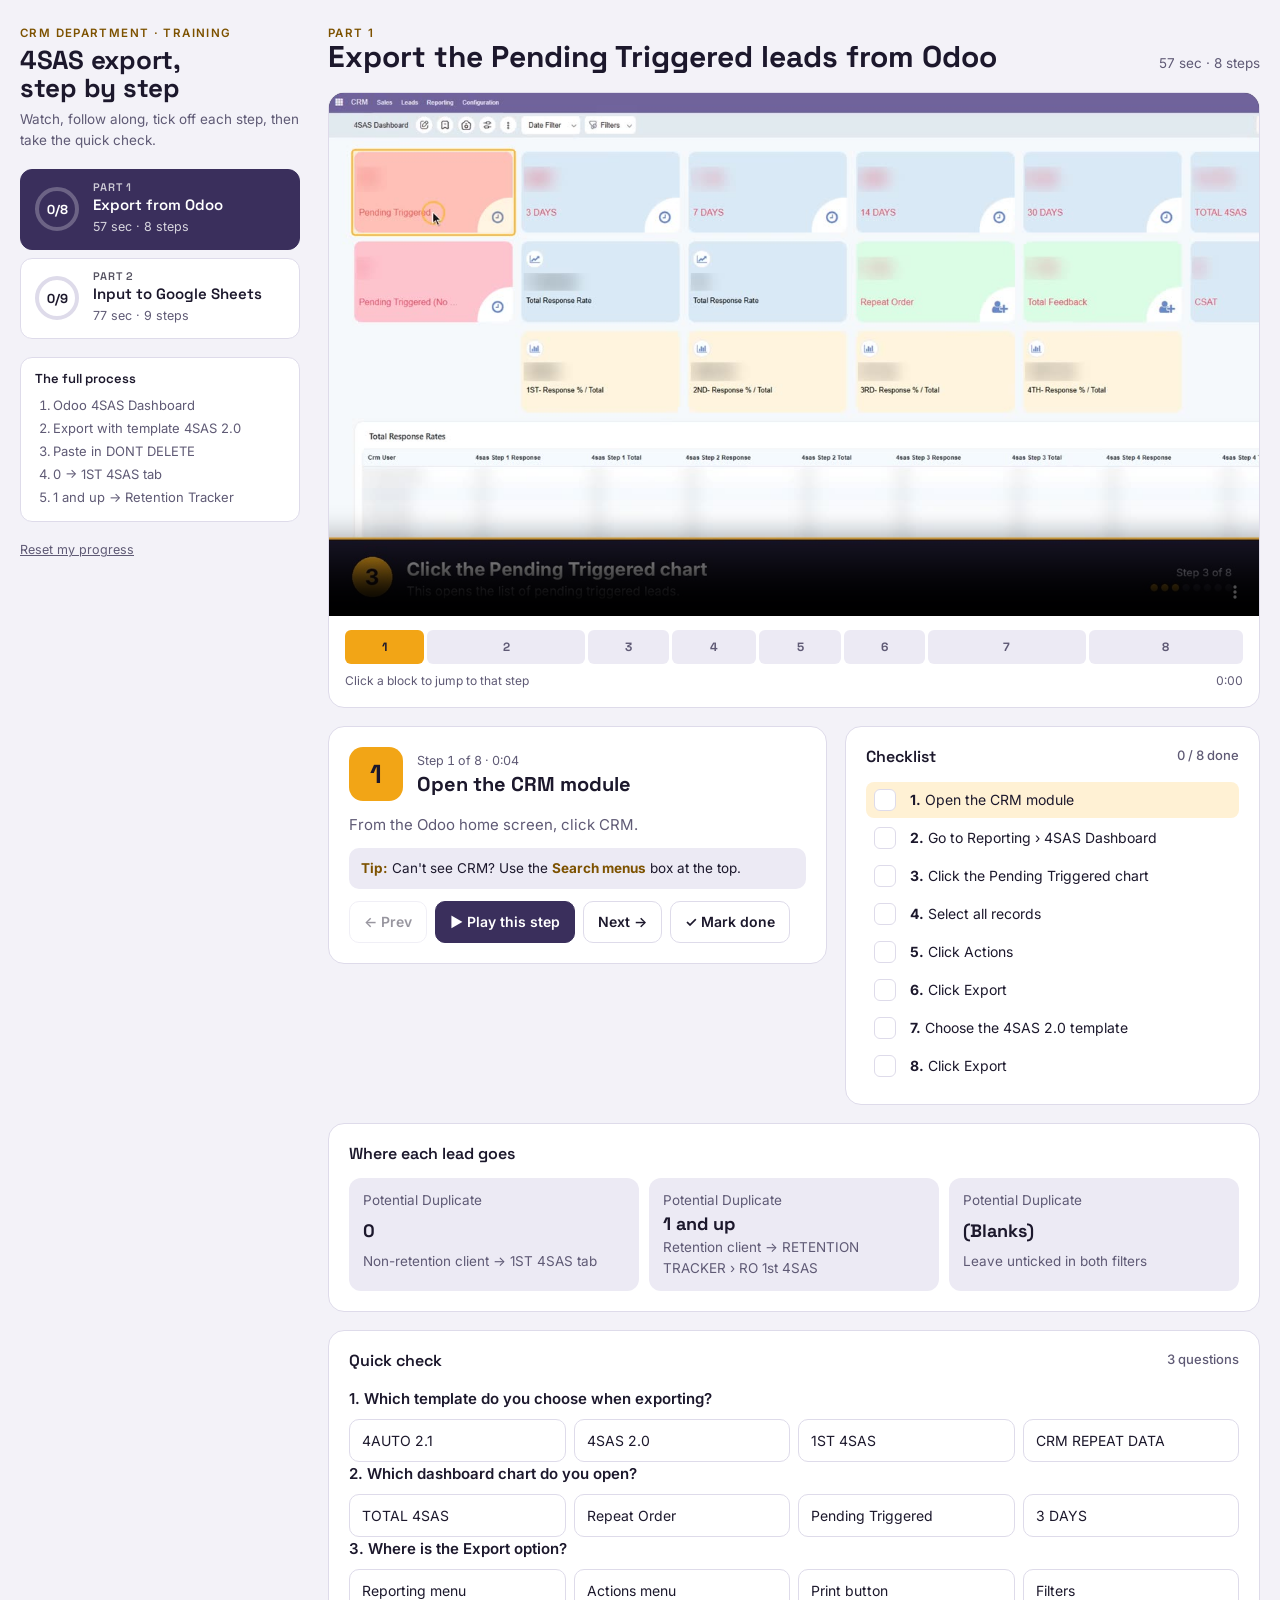
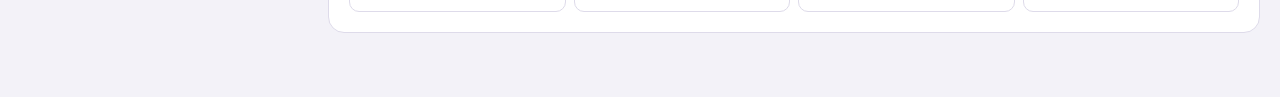
==== index.html @ 939d5c28 "update" ====
<!doctype html>
<html lang="en">
<head>
  <meta charset="utf-8">
  <meta name="viewport" content="width=device-width, initial-scale=1, viewport-fit=cover">
  <title>CRM 4SAS Tutorials</title>
  <link rel="preconnect" href="https://fonts.googleapis.com">
  <link rel="preconnect" href="https://fonts.gstatic.com" crossorigin>
  <link rel="stylesheet" href="https://fonts.googleapis.com/css2?family=Space+Grotesk:wght@500;600;700&family=Inter:wght@400;500;600&display=swap">
  <link rel="stylesheet" href="style.css">
</head>
<body>
<div class="app">
  <aside>
    <div class="brand">
      <div class="eyebrow">CRM Department · Training</div>
      <h1>4SAS export, step by step</h1>
      <p>Watch, follow along, tick off each step, then take the quick check.</p>
    </div>
    <div class="lessons" role="tablist" aria-label="Lessons" id="lessons"></div>
    <div class="flow">
      <h3>The full process</h3>
      <ol>
        <li>Odoo 4SAS Dashboard</li>
        <li>Export with template 4SAS 2.0</li>
        <li>Paste in DONT DELETE</li>
        <li>0 → 1ST 4SAS tab</li>
        <li>1 and up → Retention Tracker</li>
      </ol>
    </div>
    <button class="reset" id="reset">Reset my progress</button>
  </aside>

  <main>
    <div class="head">
      <div>
        <div class="eyebrow" id="partLabel">Part 1</div>
        <h2 id="lessonTitle"></h2>
      </div>
      <div class="meta" id="lessonMeta"></div>
    </div>

    <div class="stage">
      <video id="video" controls preload="metadata" playsinline></video>
      <div class="timeline">
        <div class="tl-bar" id="tl" aria-label="Jump to a step"></div>
        <div class="tl-legend"><span>Click a block to jump to that step</span><span id="clock">0:00</span></div>
      </div>
    </div>

    <div class="grid2">
      <section class="card now" aria-live="polite">
        <div class="now-top">
          <div class="big-n" id="nowN">1</div>
          <div>
            <div class="now-label" id="nowLabel">Step 1 of 8</div>
            <h3 id="nowTitle"></h3>
          </div>
        </div>
        <p id="nowText"></p>
        <div class="tip" id="nowTip"></div>
        <div class="controls">
          <button class="btn" id="prev">← Prev</button>
          <button class="btn primary" id="play">▶ Play this step</button>
          <button class="btn" id="next">Next →</button>
          <button class="btn check" id="mark" aria-pressed="false">✓ Mark done</button>
        </div>
      </section>

      <section class="card checklist">
        <h3>Checklist <span id="count">0 / 8 done</span></h3>
        <ul class="checks" id="checks"></ul>
      </section>
    </div>

    <section class="card" id="rulesCard">
      <h3 style="margin:0;font:600 16px/1.3 var(--display)">Where each lead goes</h3>
      <div class="rules">
        <div class="rule"><span>Potential Duplicate</span><b>0</b><span>Non-retention client → 1ST 4SAS tab</span></div>
        <div class="rule"><span>Potential Duplicate</span><b>1 and up</b><span>Retention client → RETENTION TRACKER › RO 1st 4SAS</span></div>
        <div class="rule"><span>Potential Duplicate</span><b>(Blanks)</b><span>Leave unticked in both filters</span></div>
      </div>
    </section>

    <section class="card quiz">
      <h3>Quick check <span id="score"></span></h3>
      <div id="quiz"></div>
    </section>
  </main>
</div>

<script src="app.js"></script>
</body>
</html>
---- style.css ----
/* Layout: app shell. Sidebar = lessons + progress; main = player, clickable step timeline, step card, checklist, quick check */
:root {
  --bg: #f3f2f8;
  --surface: #ffffff;
  --sunk: #eceaf4;
  --ink: #1c182c;
  --muted: #5f5a75;
  --line: #dedbea;
  --plum: #3a2f5c;
  --plum-ink: #ffffff;
  --amber: #f2a516;
  --amber-ink: #7d5200;
  --amber-soft: #fff1d4;
  --good: #1f8a5b;
  --good-soft: #e1f4ea;
  --bad: #c2413a;
  --bad-soft: #fbe5e3;
  --display: "Space Grotesk", "Segoe UI", system-ui, sans-serif;
  --body: "Inter", "Segoe UI", system-ui, sans-serif;
}
@media (prefers-color-scheme: dark) { :root:not([data-theme="light"]) {
  --bg: #131020; --surface: #1d192c; --sunk: #17142a; --ink: #ecebf3; --muted: #a7a2bd; --line: #302b46;
  --plum: #c9bff0; --plum-ink: #1c182c; --amber: #ffb52b; --amber-ink: #ffc65a; --amber-soft: #2f2615;
  --good: #4fc78f; --good-soft: #16291f; --bad: #ff7d74; --bad-soft: #321b1a; color-scheme: dark } }
:root[data-theme="dark"] {
  --bg: #131020; --surface: #1d192c; --sunk: #17142a; --ink: #ecebf3; --muted: #a7a2bd; --line: #302b46;
  --plum: #c9bff0; --plum-ink: #1c182c; --amber: #ffb52b; --amber-ink: #ffc65a; --amber-soft: #2f2615;
  --good: #4fc78f; --good-soft: #16291f; --bad: #ff7d74; --bad-soft: #321b1a; color-scheme: dark }

* { box-sizing: border-box; }
body { background: var(--bg); color: var(--ink); font: 400 15px/1.55 var(--body); margin: 0;
  padding-left: max(16px, env(safe-area-inset-left, 0px)); padding-right: max(16px, env(safe-area-inset-right, 0px)); }
button { font: inherit; color: inherit; }
button:focus-visible, [tabindex]:focus-visible { outline: 2px solid var(--amber); outline-offset: 2px; }
kbd { font: 600 12px/1 var(--body); border: 1px solid var(--line); border-bottom-width: 2px; border-radius: 4px; padding: 2px 5px; background: var(--surface); white-space: nowrap; }

.app { max-width: 1240px; margin: 0 auto; padding-block: 28px 64px; display: grid; grid-template-columns: 280px minmax(0, 1fr); gap: 28px; align-items: start; }

/* ---- sidebar ---- */
aside { position: sticky; top: calc(16px + env(safe-area-inset-top, 0px)); display: grid; gap: 18px; }
.brand { display: grid; gap: 6px; }
.eyebrow { font: 600 11.5px/1 var(--body); letter-spacing: .12em; text-transform: uppercase; color: var(--amber-ink); }
.brand h1 { font: 700 26px/1.1 var(--display); margin: 0; letter-spacing: -.01em; text-wrap: balance; }
.brand p { margin: 0; color: var(--muted); font-size: 13.5px; }
.lessons { display: grid; gap: 8px; }
.lesson-btn { display: grid; grid-template-columns: 48px minmax(0, 1fr); gap: 12px; align-items: center; text-align: left;
  background: var(--surface); border: 1px solid var(--line); border-radius: 12px; padding: 12px; cursor: pointer; transition: border-color .15s, background .15s; }
.lesson-btn:hover { border-color: var(--plum); }
.lesson-btn[aria-selected="true"] { background: var(--plum); border-color: var(--plum); color: var(--plum-ink); }
.lesson-btn[aria-selected="true"] .lb-sub { color: inherit; opacity: .8; }
.ring { width: 48px; height: 48px; position: relative; display: grid; place-items: center; }
.ring svg { position: absolute; inset: 0; transform: rotate(-90deg); }
.ring .trk { stroke: var(--line); }
.lesson-btn[aria-selected="true"] .ring .trk { stroke: currentColor; opacity: .25; }
.ring .val { stroke: var(--amber); transition: stroke-dashoffset .4s ease; }
.ring span { font: 700 13px/1 var(--display); font-variant-numeric: tabular-nums; }
.lb-part { font: 600 11px/1 var(--display); letter-spacing: .08em; text-transform: uppercase; opacity: .75; }
.lb-title { font: 600 15px/1.25 var(--display); margin-top: 3px; }
.lb-sub { font-size: 12.5px; color: var(--muted); margin-top: 3px; }
.flow { background: var(--surface); border: 1px solid var(--line); border-radius: 12px; padding: 14px; display: grid; gap: 6px; font-size: 13px; }
.flow h3 { margin: 0 0 4px; font: 600 13px/1 var(--display); }
.flow ol { margin: 0; padding-left: 18px; display: grid; gap: 3px; color: var(--muted); }
.reset { justify-self: start; background: none; border: 0; color: var(--muted); font-size: 12.5px; text-decoration: underline; cursor: pointer; padding: 0; }

/* ---- main ---- */
main { display: grid; gap: 18px; min-width: 0; }
.head { display: flex; flex-wrap: wrap; gap: 8px 16px; align-items: end; justify-content: space-between; }
.head h2 { font: 700 clamp(22px, 3vw, 30px)/1.15 var(--display); margin: 0; text-wrap: balance; }
.head .meta { color: var(--muted); font-size: 13.5px; }
.chip { display: inline-flex; align-items: center; gap: 6px; background: var(--amber-soft); color: var(--amber-ink); border-radius: 999px; padding: 4px 10px; font: 600 12.5px/1.2 var(--body); }

.stage { background: var(--surface); border: 1px solid var(--line); border-radius: 16px; overflow: hidden; }
video { width: 100%; max-width: 100%; aspect-ratio: 16 / 9; display: block; background: #1c182c; }

.timeline { padding: 14px 16px 16px; display: grid; gap: 8px; }
.tl-bar { position: relative; display: flex; gap: 3px; height: 34px; }
.seg { position: relative; flex: 0 0 auto; border: 0; border-radius: 6px; background: var(--sunk); cursor: pointer; padding: 0; overflow: hidden; min-width: 18px; }
.seg .fill { position: absolute; inset: 0 auto 0 0; width: 0; background: var(--amber); opacity: .35; }
.seg b { position: relative; font: 700 12px/34px var(--display); color: var(--muted); }
.seg:hover { background: var(--line); }
.seg.on { background: var(--amber); }
.seg.on b { color: #1c182c; }
.seg.done:not(.on) b { color: var(--good); }
.tl-legend { display: flex; justify-content: space-between; color: var(--muted); font-size: 12px; font-variant-numeric: tabular-nums; }

.grid2 { display: grid; grid-template-columns: minmax(0, 1.2fr) minmax(0, 1fr); gap: 18px; align-items: start; }
.card { background: var(--surface); border: 1px solid var(--line); border-radius: 16px; padding: 20px; display: grid; gap: 14px; min-width: 0; }

.now { gap: 12px; }
.now-top { display: flex; align-items: center; gap: 14px; }
.big-n { width: 54px; height: 54px; flex: 0 0 auto; border-radius: 14px; background: var(--amber); color: #1c182c; display: grid; place-items: center; font: 700 26px/1 var(--display); }
.now-label { color: var(--muted); font-size: 12.5px; font-variant-numeric: tabular-nums; }
.now h3 { margin: 2px 0 0; font: 700 20px/1.25 var(--display); text-wrap: balance; }
.now p { margin: 0; color: var(--muted); max-width: 60ch; }
.tip { background: var(--sunk); border-radius: 10px; padding: 10px 12px; font-size: 13.5px; }
.tip b { color: var(--amber-ink); }
.controls { display: flex; flex-wrap: wrap; gap: 8px; }
.btn { border: 1px solid var(--line); background: var(--surface); border-radius: 10px; padding: 9px 14px; cursor: pointer; font-weight: 600; font-size: 14px; display: inline-flex; gap: 6px; align-items: center; }
.btn:hover { border-color: var(--plum); }
.btn.primary { background: var(--plum); border-color: var(--plum); color: var(--plum-ink); }
.btn.check[aria-pressed="true"] { background: var(--good-soft); border-color: var(--good); color: var(--good); }
.btn:disabled { opacity: .45; cursor: default; }

.checklist h3, .quiz h3 { margin: 0; font: 600 16px/1.3 var(--display); display: flex; justify-content: space-between; gap: 10px; }
.checklist h3 span, .quiz h3 span { color: var(--muted); font: 500 13px/1.3 var(--body); font-variant-numeric: tabular-nums; }
.checks { list-style: none; margin: 0; padding: 0; display: grid; gap: 2px; }
.checks li { display: grid; grid-template-columns: 26px minmax(0, 1fr); gap: 10px; align-items: start; padding: 7px 8px; border-radius: 8px; cursor: pointer; font-size: 14px; }
.checks li:hover { background: var(--sunk); }
.checks li.on { background: var(--amber-soft); }
.box { width: 22px; height: 22px; border-radius: 6px; border: 1.5px solid var(--line); display: grid; place-items: center; background: var(--surface); cursor: pointer; padding: 0; }
.box svg { width: 14px; height: 14px; opacity: 0; }
.checks li.done .box { background: var(--good); border-color: var(--good); }
.checks li.done .box svg { opacity: 1; }
.checks li.done .txt { color: var(--muted); text-decoration: line-through; text-decoration-color: var(--line); }

.quiz { gap: 16px; }
.q { display: grid; gap: 8px; }
.q p { margin: 0; font-weight: 600; }
.opts { display: grid; grid-template-columns: repeat(auto-fit, minmax(180px, 1fr)); gap: 8px; }
.opt { text-align: left; border: 1px solid var(--line); background: var(--surface); border-radius: 10px; padding: 10px 12px; cursor: pointer; font-size: 14px; }
.opt:hover:not(:disabled) { border-color: var(--plum); }
.opt.right { background: var(--good-soft); border-color: var(--good); color: var(--good); font-weight: 600; }
.opt.wrong { background: var(--bad-soft); border-color: var(--bad); color: var(--bad); }
.opt:disabled { cursor: default; }
.why { font-size: 13.5px; color: var(--muted); margin: 0; }
.done-banner { display: flex; gap: 12px; align-items: center; background: var(--good-soft); color: var(--good); border-radius: 12px; padding: 12px 14px; font-weight: 600; }

.rules { display: grid; grid-template-columns: repeat(auto-fit, minmax(200px, 1fr)); gap: 10px; }
.rule { border-radius: 12px; padding: 12px 14px; background: var(--sunk); display: grid; gap: 2px; font-size: 13.5px; }
.rule b { font: 700 18px/1.2 var(--display); }
.rule span { color: var(--muted); }

@media (max-width: 920px) {
  .app { grid-template-columns: minmax(0, 1fr); gap: 20px; padding-block: 20px 48px; }
  aside { position: static; }
  .lessons { grid-template-columns: repeat(2, minmax(0, 1fr)); }
  .grid2 { grid-template-columns: minmax(0, 1fr); }
}
@media (max-width: 520px) {
  .lessons { grid-template-columns: minmax(0, 1fr); }
  .flow { display: none; }
  .seg b { font-size: 10.5px; }
}
@media (prefers-reduced-motion: reduce) { * { transition: none !important; } }
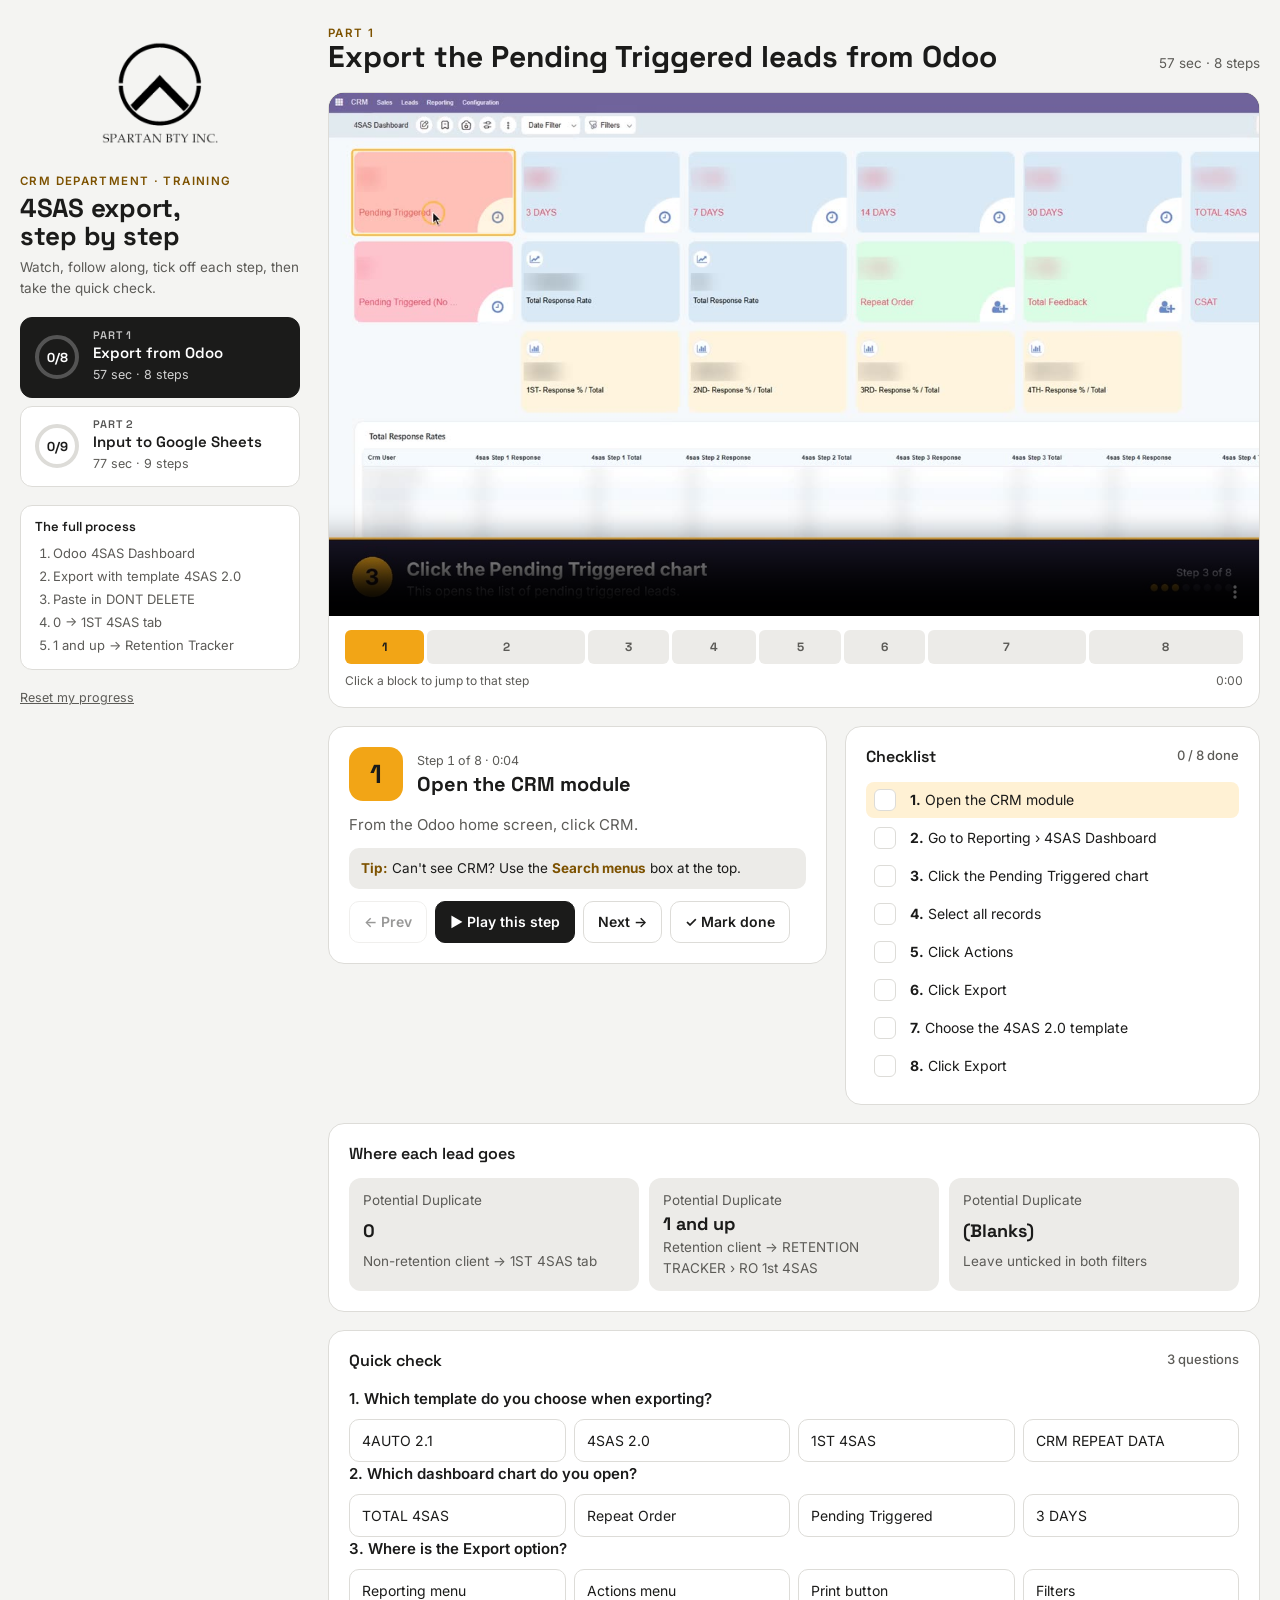
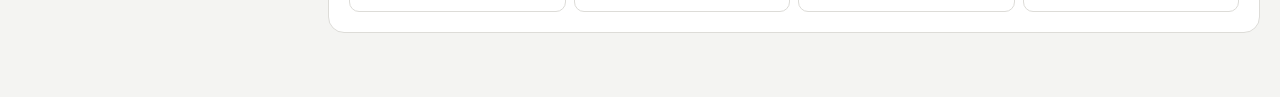
==== commit bacf5290: "update" ====
--- a/index.html
+++ b/index.html
@@ -4,6 +4,7 @@
   <meta charset="utf-8">
   <meta name="viewport" content="width=device-width, initial-scale=1, viewport-fit=cover">
   <title>CRM 4SAS Tutorials</title>
+  <link rel="icon" type="image/png" href="favicon.png">
   <link rel="preconnect" href="https://fonts.googleapis.com">
   <link rel="preconnect" href="https://fonts.gstatic.com" crossorigin>
   <link rel="stylesheet" href="https://fonts.googleapis.com/css2?family=Space+Grotesk:wght@500;600;700&family=Inter:wght@400;500;600&display=swap">
@@ -13,6 +14,7 @@
 <div class="app">
   <aside>
     <div class="brand">
+      <img class="logo" src="company LOGO png (1) (1).png" alt="Spartan BTY Inc." width="529" height="458">
       <div class="eyebrow">CRM Department · Training</div>
       <h1>4SAS export, step by step</h1>
       <p>Watch, follow along, tick off each step, then take the quick check.</p>
@@ -91,4 +93,4 @@
 
 <script src="app.js"></script>
 </body>
-</html>
+</html>
--- a/style.css
+++ b/style.css
@@ -1,12 +1,12 @@
 /* Layout: app shell. Sidebar = lessons + progress; main = player, clickable step timeline, step card, checklist, quick check */
 :root {
-  --bg: #f3f2f8;
+  --bg: #f4f4f2;
   --surface: #ffffff;
-  --sunk: #eceaf4;
-  --ink: #1c182c;
-  --muted: #5f5a75;
-  --line: #dedbea;
-  --plum: #3a2f5c;
+  --sunk: #ecebe8;
+  --ink: #1b1b1a;
+  --muted: #5c5b57;
+  --line: #dddcd8;
+  --plum: #1b1b1a;
   --plum-ink: #ffffff;
   --amber: #f2a516;
   --amber-ink: #7d5200;
@@ -15,17 +15,20 @@
   --good-soft: #e1f4ea;
   --bad: #c2413a;
   --bad-soft: #fbe5e3;
+  --brand: #1b1b1a;
+  --logo-filter: none;
+  --brand-edge: #1b1b1a;
   --display: "Space Grotesk", "Segoe UI", system-ui, sans-serif;
   --body: "Inter", "Segoe UI", system-ui, sans-serif;
 }
 @media (prefers-color-scheme: dark) { :root:not([data-theme="light"]) {
-  --bg: #131020; --surface: #1d192c; --sunk: #17142a; --ink: #ecebf3; --muted: #a7a2bd; --line: #302b46;
-  --plum: #c9bff0; --plum-ink: #1c182c; --amber: #ffb52b; --amber-ink: #ffc65a; --amber-soft: #2f2615;
-  --good: #4fc78f; --good-soft: #16291f; --bad: #ff7d74; --bad-soft: #321b1a; color-scheme: dark } }
+  --bg: #121212; --surface: #1c1c1b; --sunk: #171716; --ink: #ededeb; --muted: #a5a49f; --line: #2f2f2d;
+  --plum: #ededeb; --plum-ink: #1b1b1a; --amber: #ffb52b; --amber-ink: #ffc65a; --amber-soft: #2f2615;
+  --good: #4fc78f; --good-soft: #16291f; --bad: #ff7d74; --bad-soft: #321b1a; --brand: #1c1c1b; --brand-edge: #3a3a37; --logo-filter: invert(1) brightness(.93); color-scheme: dark } }
 :root[data-theme="dark"] {
-  --bg: #131020; --surface: #1d192c; --sunk: #17142a; --ink: #ecebf3; --muted: #a7a2bd; --line: #302b46;
-  --plum: #c9bff0; --plum-ink: #1c182c; --amber: #ffb52b; --amber-ink: #ffc65a; --amber-soft: #2f2615;
-  --good: #4fc78f; --good-soft: #16291f; --bad: #ff7d74; --bad-soft: #321b1a; color-scheme: dark }
+  --bg: #121212; --surface: #1c1c1b; --sunk: #171716; --ink: #ededeb; --muted: #a5a49f; --line: #2f2f2d;
+  --plum: #ededeb; --plum-ink: #1b1b1a; --amber: #ffb52b; --amber-ink: #ffc65a; --amber-soft: #2f2615;
+  --good: #4fc78f; --good-soft: #16291f; --bad: #ff7d74; --bad-soft: #321b1a; --brand: #1c1c1b; --brand-edge: #3a3a37; --logo-filter: invert(1) brightness(.93); color-scheme: dark }
 
 * { box-sizing: border-box; }
 body { background: var(--bg); color: var(--ink); font: 400 15px/1.55 var(--body); margin: 0;
@@ -39,6 +42,7 @@
 /* ---- sidebar ---- */
 aside { position: sticky; top: calc(16px + env(safe-area-inset-top, 0px)); display: grid; gap: 18px; }
 .brand { display: grid; gap: 6px; }
+.logo { width: 130px; max-width: 100%; height: auto; display: block; justify-self: center; margin-bottom: 12px; filter: var(--logo-filter); }
 .eyebrow { font: 600 11.5px/1 var(--body); letter-spacing: .12em; text-transform: uppercase; color: var(--amber-ink); }
 .brand h1 { font: 700 26px/1.1 var(--display); margin: 0; letter-spacing: -.01em; text-wrap: balance; }
 .brand p { margin: 0; color: var(--muted); font-size: 13.5px; }
@@ -70,7 +74,7 @@
 .chip { display: inline-flex; align-items: center; gap: 6px; background: var(--amber-soft); color: var(--amber-ink); border-radius: 999px; padding: 4px 10px; font: 600 12.5px/1.2 var(--body); }
 
 .stage { background: var(--surface); border: 1px solid var(--line); border-radius: 16px; overflow: hidden; }
-video { width: 100%; max-width: 100%; aspect-ratio: 16 / 9; display: block; background: #1c182c; }
+video { width: 100%; max-width: 100%; aspect-ratio: 16 / 9; display: block; background: #1b1b1a; }
 
 .timeline { padding: 14px 16px 16px; display: grid; gap: 8px; }
 .tl-bar { position: relative; display: flex; gap: 3px; height: 34px; }
@@ -79,7 +83,7 @@
 .seg b { position: relative; font: 700 12px/34px var(--display); color: var(--muted); }
 .seg:hover { background: var(--line); }
 .seg.on { background: var(--amber); }
-.seg.on b { color: #1c182c; }
+.seg.on b { color: #1b1b1a; }
 .seg.done:not(.on) b { color: var(--good); }
 .tl-legend { display: flex; justify-content: space-between; color: var(--muted); font-size: 12px; font-variant-numeric: tabular-nums; }
 
@@ -88,7 +92,7 @@
 
 .now { gap: 12px; }
 .now-top { display: flex; align-items: center; gap: 14px; }
-.big-n { width: 54px; height: 54px; flex: 0 0 auto; border-radius: 14px; background: var(--amber); color: #1c182c; display: grid; place-items: center; font: 700 26px/1 var(--display); }
+.big-n { width: 54px; height: 54px; flex: 0 0 auto; border-radius: 14px; background: var(--amber); color: #1b1b1a; display: grid; place-items: center; font: 700 26px/1 var(--display); }
 .now-label { color: var(--muted); font-size: 12.5px; font-variant-numeric: tabular-nums; }
 .now h3 { margin: 2px 0 0; font: 700 20px/1.25 var(--display); text-wrap: balance; }
 .now p { margin: 0; color: var(--muted); max-width: 60ch; }
@@ -141,4 +145,4 @@
   .flow { display: none; }
   .seg b { font-size: 10.5px; }
 }
-@media (prefers-reduced-motion: reduce) { * { transition: none !important; } }
+@media (prefers-reduced-motion: reduce) { * { transition: none !important; } }
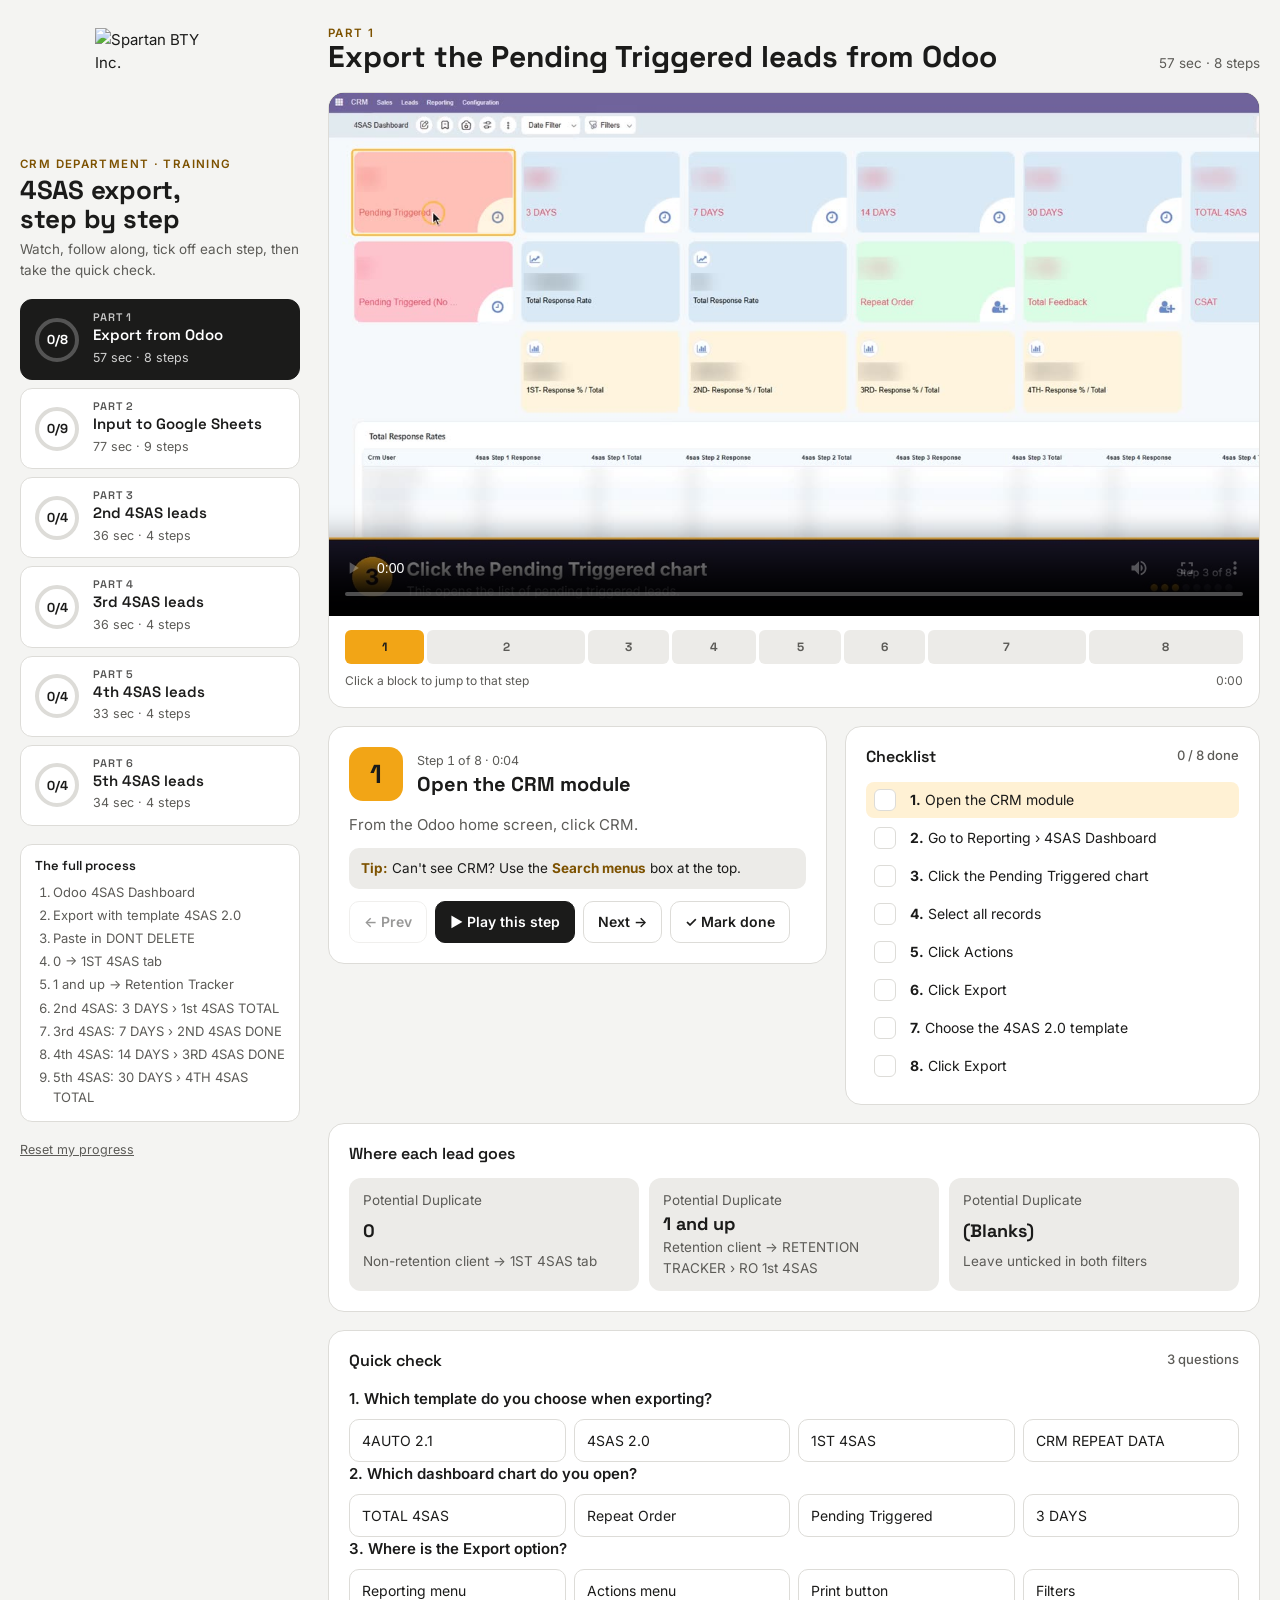
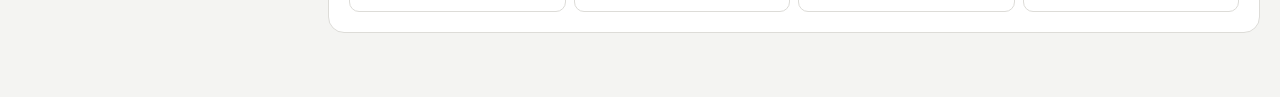
==== commit 1998424a: "update" ====
--- a/index.html
+++ b/index.html
@@ -14,7 +14,7 @@
 <div class="app">
   <aside>
     <div class="brand">
-      <img class="logo" src="company LOGO png (1) (1).png" alt="Spartan BTY Inc." width="529" height="458">
+      <img class="logo" src="logo.png" alt="Spartan BTY Inc." width="529" height="458">
       <div class="eyebrow">CRM Department · Training</div>
       <h1>4SAS export, step by step</h1>
       <p>Watch, follow along, tick off each step, then take the quick check.</p>
@@ -28,6 +28,10 @@
         <li>Paste in DONT DELETE</li>
         <li>0 → 1ST 4SAS tab</li>
         <li>1 and up → Retention Tracker</li>
+        <li>2nd 4SAS: 3 DAYS › 1st 4SAS TOTAL</li>
+        <li>3rd 4SAS: 7 DAYS › 2ND 4SAS DONE</li>
+        <li>4th 4SAS: 14 DAYS › 3RD 4SAS DONE</li>
+        <li>5th 4SAS: 30 DAYS › 4TH 4SAS TOTAL</li>
       </ol>
     </div>
     <button class="reset" id="reset">Reset my progress</button>
